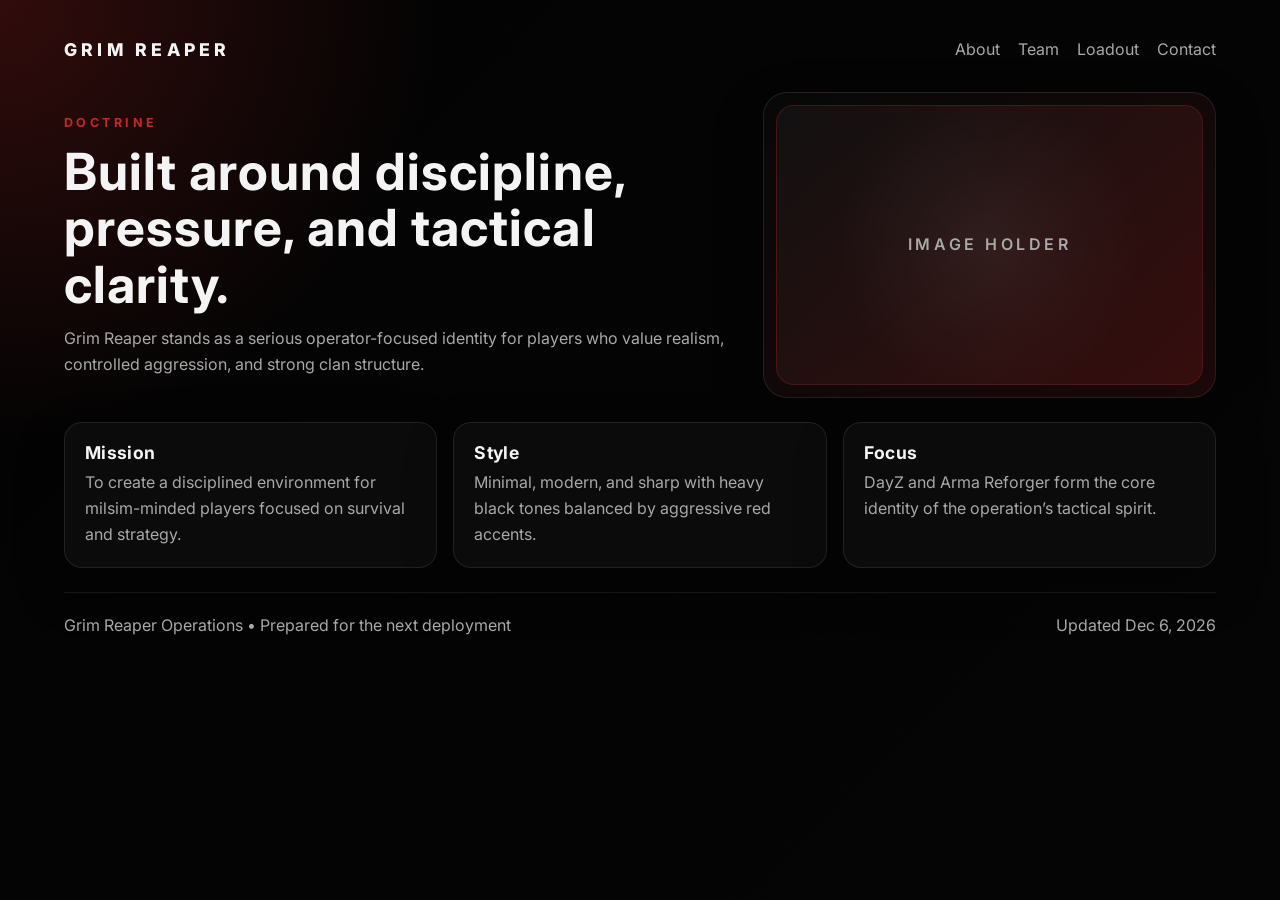
==== Dev1/about.html @ ad7f1a14 "Web push attenmpted hosting of web online" ====
<!DOCTYPE html>
<html lang="en">
  <head>
    <meta charset="UTF-8" />
    <meta name="viewport" content="width=device-width, initial-scale=1.0" />
    <title>About | Grim Reaper</title>
    <link rel="preconnect" href="https://fonts.googleapis.com" />
    <link rel="preconnect" href="https://fonts.gstatic.com" crossorigin />
    <link
      href="https://fonts.googleapis.com/css2?family=Inter:wght@400;500;600;700;800&display=swap"
      rel="stylesheet"
    />
    <link rel="stylesheet" href="style.css" />
  </head>
  <body>
    <div class="site-shell">
      <header class="topbar">
        <a class="brand" href="index.html">Grim Reaper</a>
        <nav class="nav">
          <a href="about.html">About</a>
          <a href="team.html">Team</a>
          <a href="loadout.html">Loadout</a>
          <a href="contact.html">Contact</a>
        </nav>
      </header>

      <main class="page-content">
        <section class="page-hero">
          <div>
            <p class="eyebrow">Doctrine</p>
            <h1>Built around discipline, pressure, and tactical clarity.</h1>
            <p class="hero-text">
              Grim Reaper stands as a serious operator-focused identity for players who value realism,
              controlled aggression, and strong clan structure.
            </p>
          </div>
          <div class="image-frame">
            <div class="image-placeholder">Image Holder</div>
          </div>
        </section>

        <section class="info-grid">
          <article class="feature-card">
            <h3>Mission</h3>
            <p>To create a disciplined environment for milsim-minded players focused on survival and strategy.</p>
          </article>
          <article class="feature-card">
            <h3>Style</h3>
            <p>Minimal, modern, and sharp with heavy black tones balanced by aggressive red accents.</p>
          </article>
          <article class="feature-card">
            <h3>Focus</h3>
            <p>DayZ and Arma Reforger form the core identity of the operation’s tactical spirit.</p>
          </article>
        </section>
      </main>

      <footer class="footer" id="contact">
        <p>Grim Reaper Operations • Prepared for the next deployment</p>
        <p id="current-date"></p>
      </footer>
    </div>

    <script src="script.js"></script>
  </body>
</html>
---- Dev1/style.css ----
:root {
  --bg: #050505;
  --panel: rgba(12, 12, 12, 0.95);
  --panel-2: #121212;
  --text: #f4f4f4;
  --muted: #a8a8a8;
  --accent: #c62828;
  --accent-2: #8b0000;
  --accent-soft: rgba(198, 40, 40, 0.18);
  --border: rgba(255, 255, 255, 0.09);
}

* {
  box-sizing: border-box;
  margin: 0;
  padding: 0;
}

body {
  font-family: 'Inter', sans-serif;
  background:
    radial-gradient(circle at top left, rgba(198, 40, 40, 0.24), transparent 28%),
    linear-gradient(135deg, #030303 0%, var(--bg) 100%);
  color: var(--text);
  min-height: 100vh;
  line-height: 1.6;
}

body::before {
  content: '';
  position: fixed;
  inset: 0;
  background-image: linear-gradient(rgba(255, 255, 255, 0.012) 1px, transparent 1px),
    linear-gradient(90deg, rgba(255, 255, 255, 0.012) 1px, transparent 1px);
  background-size: 28px 28px;
  pointer-events: none;
  opacity: 0.45;
}

.site-shell {
  position: relative;
  z-index: 1;
  max-width: 1200px;
  margin: 0 auto;
  padding: 24px 24px 48px;
}

.topbar {
  display: flex;
  justify-content: space-between;
  align-items: center;
  padding: 12px 0 28px;
}

.brand {
  font-size: 1.1rem;
  font-weight: 800;
  letter-spacing: 0.24em;
  text-transform: uppercase;
  color: var(--text);
  text-decoration: none;
}

.nav {
  display: flex;
  gap: 18px;
}

.nav a {
  color: var(--muted);
  text-decoration: none;
  transition: color 0.2s ease;
}

.nav a:hover {
  color: var(--text);
}

.hero {
  display: grid;
  grid-template-columns: 1.3fr 0.8fr;
  gap: 24px;
  align-items: center;
  padding: 34px 0 44px;
}

.hero-copy,
.hero-panel,
.feature-card,
.game-card,
.member-card,
.role-card,
.rank-block {
  background: var(--panel);
  border: 1px solid var(--border);
  box-shadow: 0 20px 50px rgba(0, 0, 0, 0.32);
}

.hero-copy {
  padding: 32px;
  border-radius: 24px;
}

.eyebrow {
  color: var(--accent);
  text-transform: uppercase;
  letter-spacing: 0.28em;
  font-size: 0.78rem;
  font-weight: 700;
  margin-bottom: 10px;
}

h1,
h2,
h3 {
  line-height: 1.1;
  letter-spacing: 0.02em;
}

h1 {
  font-size: clamp(2rem, 4vw, 3.4rem);
  margin-bottom: 14px;
}

.hero-text,
.section-heading p,
.feature-card p,
.game-card p,
.footer p,
.panel-card p,
.panel-card li {
  color: var(--muted);
}

.hero-actions {
  display: flex;
  flex-wrap: wrap;
  gap: 12px;
  margin: 22px 0;
}

.btn {
  display: inline-block;
  padding: 11px 18px;
  border-radius: 999px;
  text-decoration: none;
  font-weight: 600;
  transition: transform 0.2s ease, background 0.2s ease;
}

.btn:hover {
  transform: translateY(-2px);
}

.btn.primary {
  background: linear-gradient(135deg, var(--accent), var(--accent-2));
  color: white;
  box-shadow: 0 8px 24px rgba(198, 40, 40, 0.24);
}

.btn.ghost {
  color: var(--text);
  background: rgba(255, 255, 255, 0.04);
  border: 1px solid var(--border);
}

.hero-metrics {
  display: grid;
  grid-template-columns: repeat(3, minmax(0, 1fr));
  gap: 12px;
  margin-top: 20px;
}

.hero-metrics div {
  padding: 12px;
  border-radius: 14px;
  background: rgba(255, 255, 255, 0.03);
  border: 1px solid var(--border);
}

.hero-metrics strong {
  display: block;
  font-size: 1.1rem;
}

.hero-metrics span {
  font-size: 0.85rem;
  color: var(--muted);
}

.hero-panel {
  padding: 20px;
  border-radius: 24px;
}

.panel-card {
  background: linear-gradient(145deg, rgba(255, 255, 255, 0.03), rgba(201, 58, 47, 0.08));
  padding: 24px;
  border-radius: 18px;
  border: 1px solid rgba(201, 58, 47, 0.2);
}

.panel-label {
  font-size: 0.8rem;
  text-transform: uppercase;
  letter-spacing: 0.24em;
  color: #ff8f7f;
  margin-bottom: 8px;
}

.panel-card h2 {
  font-size: 1.5rem;
  margin-bottom: 10px;
}

.panel-card ul {
  margin-top: 12px;
  padding-left: 16px;
}

.section {
  padding: 28px 0 16px;
}

.section-heading {
  margin-bottom: 16px;
}

.section-heading h2 {
  font-size: clamp(1.45rem, 2.2vw, 2rem);
}

.feature-grid,
.game-grid,
.member-grid,
.role-list,
.info-grid {
  display: grid;
  grid-template-columns: repeat(3, minmax(0, 1fr));
  gap: 16px;
}

.feature-card,
.game-card,
.member-card,
.role-card {
  border-radius: 18px;
  padding: 20px;
}

.feature-card h3,
.game-card h3,
.member-card h4,
.role-card h4 {
  margin-bottom: 8px;
  font-size: 1.1rem;
}

.game-grid {
  grid-template-columns: repeat(2, minmax(0, 1fr));
}

.team-intro,
.page-content {
  margin-bottom: 16px;
}

.rank-block {
  padding: 20px;
  border-radius: 20px;
  margin-bottom: 16px;
}

.rank-block h3 {
  margin-bottom: 14px;
  font-size: 1.15rem;
  color: #ff8f7f;
}

.member-grid {
  grid-template-columns: repeat(4, minmax(0, 1fr));
}

.member-card {
  text-align: center;
}

.avatar {
  width: 64px;
  height: 64px;
  border-radius: 50%;
  margin: 0 auto 10px;
  display: block;
  object-fit: cover;
  background: linear-gradient(135deg, rgba(201, 58, 47, 0.35), rgba(255, 255, 255, 0.08));
  border: 1px solid var(--border);
  box-shadow: 0 8px 24px rgba(0, 0, 0, 0.2);
}

.role-list {
  grid-template-columns: repeat(2, minmax(0, 1fr));
}

.page-hero {
  display: grid;
  grid-template-columns: 1.2fr 0.8fr;
  gap: 20px;
  align-items: center;
  margin-bottom: 24px;
}

.image-frame {
  background: linear-gradient(145deg, rgba(255,255,255,0.02), rgba(198, 40, 40, 0.12));
  border: 1px solid var(--border);
  border-radius: 24px;
  padding: 12px;
  box-shadow: 0 20px 50px rgba(0, 0, 0, 0.28);
}

.image-placeholder {
  min-height: 280px;
  border-radius: 18px;
  background:
    linear-gradient(135deg, rgba(255,255,255,0.04), rgba(198, 40, 40, 0.16)),
    radial-gradient(circle at center, rgba(255,255,255,0.06), transparent 60%);
  border: 1px solid rgba(198, 40, 40, 0.25);
  display: grid;
  place-items: center;
  color: var(--muted);
  font-weight: 600;
  text-transform: uppercase;
  letter-spacing: 0.22em;
}

.contact-card {
  max-width: 680px;
}

.footer {
  margin-top: 24px;
  padding: 20px 0 8px;
  border-top: 1px solid var(--border);
  display: flex;
  justify-content: space-between;
  gap: 12px;
  flex-wrap: wrap;
  color: var(--muted);
}

@media (max-width: 840px) {
  .hero,
  .page-hero,
  .feature-grid,
  .game-grid,
  .member-grid,
  .role-list,
  .info-grid {
    grid-template-columns: 1fr;
  }

  .hero-metrics {
    grid-template-columns: 1fr;
  }
}

@media (max-width: 560px) {
  .site-shell {
    padding: 16px 16px 36px;
  }

  .topbar {
    flex-direction: column;
    align-items: flex-start;
    gap: 10px;
  }

  .hero-copy,
  .hero-panel,
  .feature-card,
  .game-card {
    padding: 18px;
  }
}
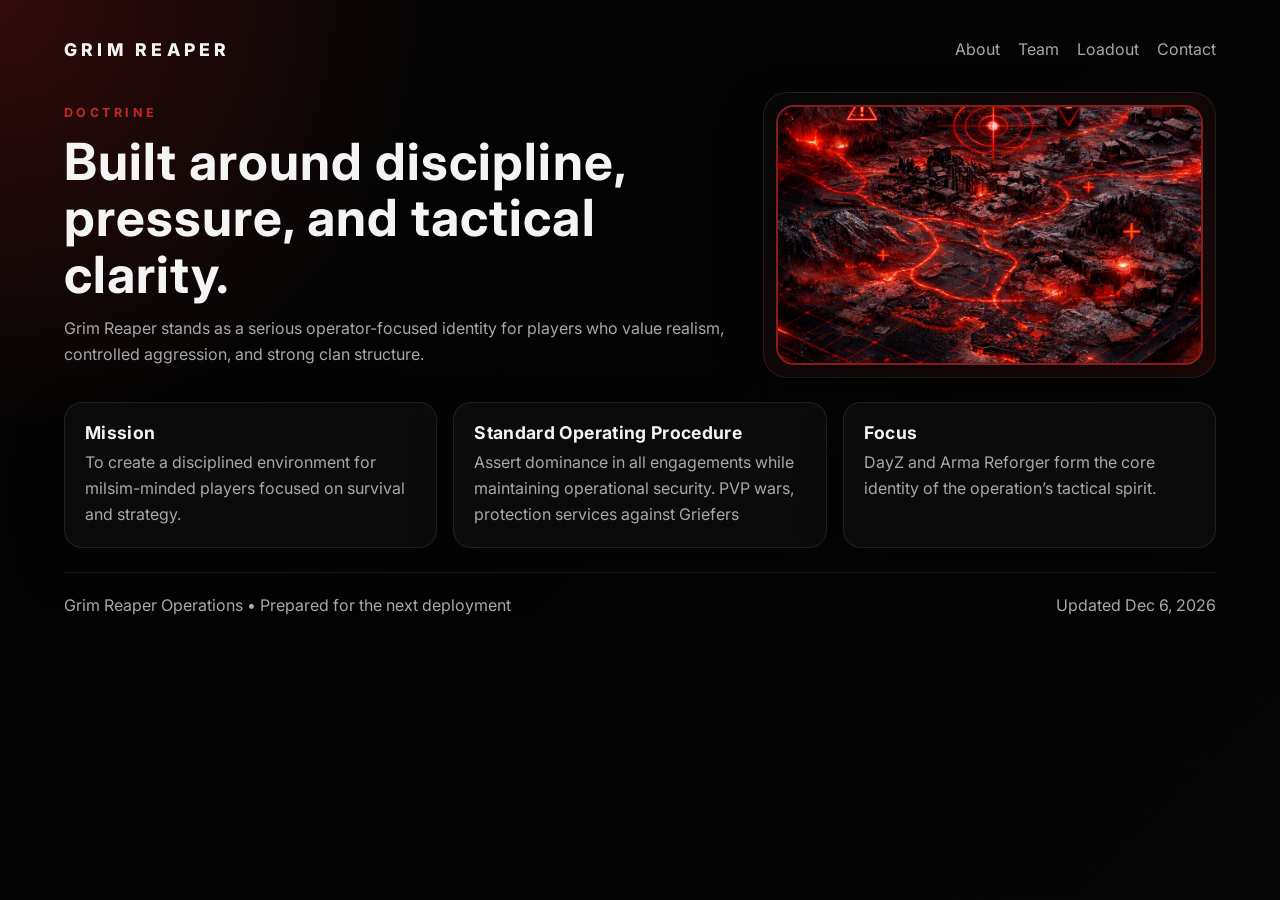
==== commit cfe542ea: "m to dev 1 editing feel of website" ====
--- a/Dev1/about.html
+++ b/Dev1/about.html
@@ -35,7 +35,7 @@
             </p>
           </div>
           <div class="image-frame">
-            <div class="image-placeholder">Image Holder</div>
+            <img class="about-image" src="teampfp/redmap.png" alt="Grim Reaper red map" />
           </div>
         </section>
 
@@ -45,8 +45,8 @@
             <p>To create a disciplined environment for milsim-minded players focused on survival and strategy.</p>
           </article>
           <article class="feature-card">
-            <h3>Style</h3>
-            <p>Minimal, modern, and sharp with heavy black tones balanced by aggressive red accents.</p>
+            <h3>Standard Operating Procedure</h3>
+            <p>Assert dominance in all engagements while maintaining operational security. PVP wars, protection services against Griefers</p>
           </article>
           <article class="feature-card">
             <h3>Focus</h3>
--- a/Dev1/style.css
+++ b/Dev1/style.css
@@ -132,6 +132,25 @@
   color: var(--muted);
 }
 
+.hero-image-wrap {
+  margin: 22px 0 8px;
+  padding: 10px;
+  border-radius: 20px;
+  background: linear-gradient(145deg, rgba(198, 40, 40, 0.2), rgba(255, 255, 255, 0.03));
+  border: 1px solid rgba(198, 40, 40, 0.45);
+  box-shadow: 0 0 0 1px rgba(255, 255, 255, 0.03), 0 18px 40px rgba(0, 0, 0, 0.28);
+}
+
+.hero-image {
+  display: block;
+  width: 100%;
+  max-height: 320px;
+  object-fit: cover;
+  border-radius: 14px;
+  border: 2px solid rgba(198, 40, 40, 0.8);
+  box-shadow: inset 0 0 0 1px rgba(255, 255, 255, 0.06);
+}
+
 .hero-actions {
   display: flex;
   flex-wrap: wrap;
@@ -283,6 +302,34 @@
 
 .member-card {
   text-align: center;
+}
+
+.member-rank {
+  display: inline-flex;
+  align-items: center;
+  justify-content: center;
+  margin: 0 auto 10px;
+  padding: 4px 10px;
+  border-radius: 999px;
+  font-size: 0.72rem;
+  font-weight: 700;
+  letter-spacing: 0.16em;
+  text-transform: uppercase;
+  background: rgba(255, 255, 255, 0.05);
+  border: 1px solid var(--border);
+  color: #ff8f7f;
+}
+
+.member-rank.general {
+  background: rgba(198, 40, 40, 0.18);
+  border-color: rgba(198, 40, 40, 0.3);
+  color: #ffd0c4;
+}
+
+.member-rank.lt {
+  background: rgba(255, 255, 255, 0.06);
+  border-color: rgba(255, 255, 255, 0.15);
+  color: var(--text);
 }
 
 .avatar {
@@ -315,6 +362,56 @@
   border-radius: 24px;
   padding: 12px;
   box-shadow: 0 20px 50px rgba(0, 0, 0, 0.28);
+}
+
+.about-image {
+  display: block;
+  width: 100%;
+  height: 260px;
+  object-fit: cover;
+  border-radius: 18px;
+  border: 2px solid rgba(198, 40, 40, 0.65);
+  box-shadow: 0 12px 30px rgba(0, 0, 0, 0.28);
+}
+
+.team-carousel {
+  display: flex;
+  align-items: center;
+  gap: 10px;
+}
+
+.carousel-track {
+  position: relative;
+  flex: 1;
+  min-height: 220px;
+}
+
+.carousel-image {
+  display: none;
+  width: 100%;
+  height: 220px;
+  object-fit: cover;
+  border-radius: 16px;
+  border: 2px solid rgba(198, 40, 40, 0.7);
+}
+
+.carousel-image.active {
+  display: block;
+}
+
+.carousel-btn {
+  border: 1px solid rgba(198, 40, 40, 0.45);
+  background: rgba(255, 255, 255, 0.05);
+  color: var(--text);
+  width: 38px;
+  height: 38px;
+  border-radius: 50%;
+  cursor: pointer;
+  font-size: 1rem;
+}
+
+.carousel-btn:hover {
+  background: rgba(198, 40, 40, 0.22);
 }
 
 .image-placeholder {
@@ -332,6 +429,49 @@
   letter-spacing: 0.22em;
 }
 
+.footage-frame {
+  min-height: 280px;
+  border-radius: 18px;
+  background:
+    linear-gradient(135deg, rgba(255,255,255,0.05), rgba(198, 40, 40, 0.2)),
+    radial-gradient(circle at top left, rgba(255,255,255,0.08), transparent 50%);
+  border: 1px solid rgba(198, 40, 40, 0.35);
+  position: relative;
+  overflow: hidden;
+  display: flex;
+  align-items: flex-end;
+  padding: 18px;
+}
+
+.footage-frame::before {
+  content: '';
+  position: absolute;
+  inset: 0;
+  background: linear-gradient(90deg, rgba(0,0,0,0.45), transparent 55%, rgba(198, 40, 40, 0.18));
+  pointer-events: none;
+}
+
+.footage-overlay {
+  position: relative;
+  z-index: 1;
+  display: flex;
+  flex-direction: column;
+  gap: 6px;
+  color: var(--text);
+}
+
+.footage-overlay span {
+  color: #ff8f7f;
+  font-size: 0.72rem;
+  font-weight: 700;
+  letter-spacing: 0.24em;
+  text-transform: uppercase;
+}
+
+.footage-overlay strong {
+  font-size: 1.15rem;
+}
+
 .contact-card {
   max-width: 680px;
 }
